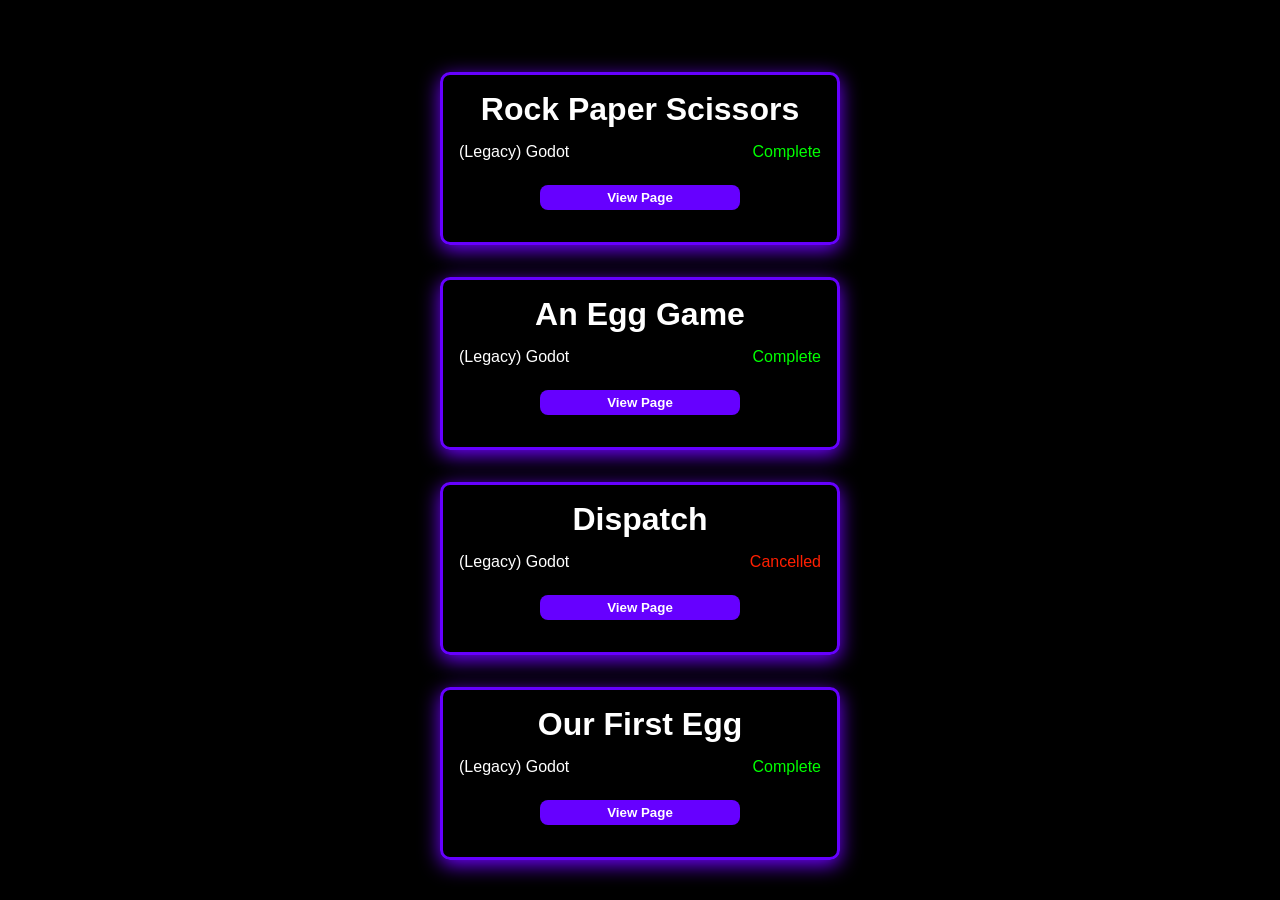
==== index.html @ 9547165b "Initial commit" ====
<!DOCTYPE html>
<html lang="en">
<head>
    <meta charset="UTF-8">
    <meta name="viewport" content="width=device-width, initial-scale=1.0">
    <title>The Website</title>
    <link rel="stylesheet" href="style.css">
</head>
<body>
    <div id="holder">
        <div class="section">
            <h1>Rock Paper Scissors</h1>
            <p><span>(Legacy) Godot</span><span style="color: rgb(1, 255, 1);">Complete</span></p>
            <button>View Page</button>
        </div>
        <div class="section">
            <h1>An Egg Game</h1>
            <p><span>(Legacy) Godot</span><span style="color: rgb(1, 255, 1);">Complete</span></p>
            <button>View Page</button>
        </div>
        <div class="section">
            <h1>Dispatch</h1>
            <p><span>(Legacy) Godot</span><span style="color: rgb(255, 31, 1);">Cancelled</span></p>
            <button>View Page</button>
        </div>
        <div class="section">
            <h1>Our First Egg</h1>
            <p><span>(Legacy) Godot</span><span style="color: rgb(1, 255, 1);">Complete</span></p>
            <button>View Page</button>
        </div>
    </div>
</body>
</html>
---- style.css ----
*{
    margin: 0;
    padding: 0;
    box-sizing: border-box;
}

body{
    background-color: #000000;
    display: flex;
    justify-content: center;
    align-items: center;
    min-height: 100vh;
    padding: 1rem;
    font-family: sans-serif;
}

#holder{
    color: white;
    text-align: center;
}

.section{
    border: 3px solid #6600ff;
    border-radius: 10px;
    padding: 1rem;
    box-shadow: 0 5px 20px rgb(111, 0, 255);
    margin-top: 2rem;
    width: 400px;
}

.section h1{
    margin-bottom: 15px;
}

.section p{
    display: flex;
    justify-content: space-between;
}

.section button{
    margin-top: 1.5rem;
    margin-bottom: 1rem;
    cursor: pointer;
    border: none;
    border-radius: 8px;
    font-weight: bold;
    color: white;
    transition: 0.1s ease;
    height: 25px;
    width: 200px;
    background-color: #6600ff;
}

.section button:hover {
    background-color: #4201a2;
    height: 28px;
    width: 240px;
}
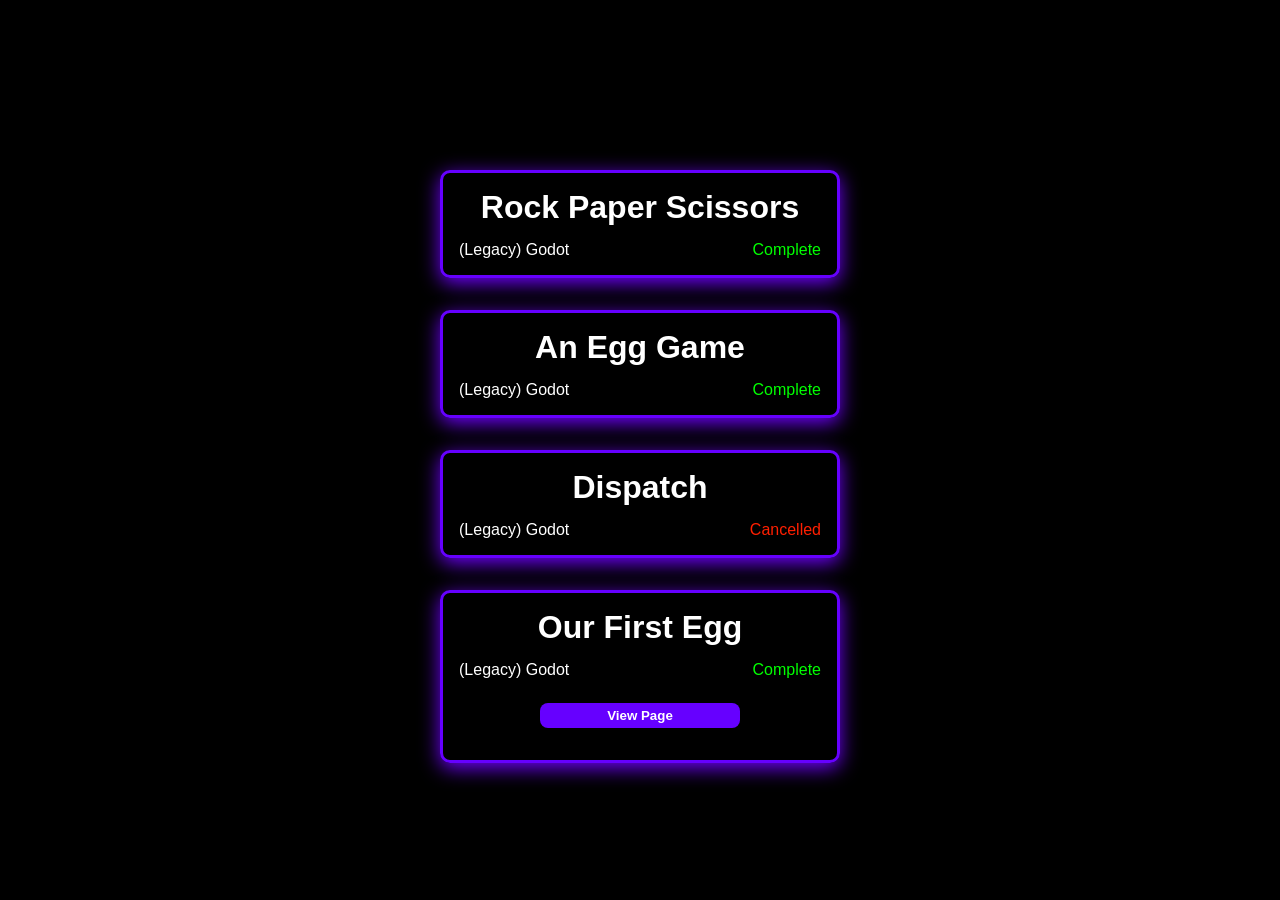
==== commit 24e5b97c: "Button Changes" ====
--- a/index.html
+++ b/index.html
@@ -4,29 +4,26 @@
     <meta charset="UTF-8">
     <meta name="viewport" content="width=device-width, initial-scale=1.0">
     <title>The Website</title>
-    <link rel="stylesheet" href="style.css">
+    <link rel="stylesheet" href="style-index.css">
 </head>
 <body>
     <div id="holder">
         <div class="section">
             <h1>Rock Paper Scissors</h1>
             <p><span>(Legacy) Godot</span><span style="color: rgb(1, 255, 1);">Complete</span></p>
-            <button>View Page</button>
         </div>
         <div class="section">
             <h1>An Egg Game</h1>
             <p><span>(Legacy) Godot</span><span style="color: rgb(1, 255, 1);">Complete</span></p>
-            <button>View Page</button>
         </div>
         <div class="section">
             <h1>Dispatch</h1>
             <p><span>(Legacy) Godot</span><span style="color: rgb(255, 31, 1);">Cancelled</span></p>
-            <button>View Page</button>
         </div>
         <div class="section">
             <h1>Our First Egg</h1>
             <p><span>(Legacy) Godot</span><span style="color: rgb(1, 255, 1);">Complete</span></p>
-            <button>View Page</button>
+            <a href="pages/project-4.html"><button>View Page</button></a>
         </div>
     </div>
 </body>
--- a/style-index.css
+++ b/style-index.css
@@ -0,0 +1,58 @@
+*{
+    margin: 0;
+    padding: 0;
+    box-sizing: border-box;
+}
+
+body{
+    background-color: #000000;
+    display: flex;
+    justify-content: center;
+    align-items: center;
+    min-height: 100vh;
+    padding: 1rem;
+    font-family: sans-serif;
+}
+
+#holder{
+    color: white;
+    text-align: center;
+}
+
+.section{
+    border: 3px solid #6600ff;
+    border-radius: 10px;
+    padding: 1rem;
+    box-shadow: 0 5px 20px rgb(111, 0, 255);
+    margin-top: 2rem;
+    width: 400px;
+}
+
+.section h1{
+    margin-bottom: 15px;
+}
+
+.section p{
+    display: flex;
+    justify-content: space-between;
+}
+
+.section button{
+    margin-top: 1.5rem;
+    margin-bottom: 1rem;
+    cursor: pointer;
+    border: none;
+    border-radius: 8px;
+    font-weight: bold;
+    color: white;
+    transition: 0.1s ease;
+    height: 25px;
+    width: 200px;
+    background-color: #6600ff;
+}
+
+.section button:hover {
+    background-color: #4201a2;
+    height: 28px;
+    width: 240px;
+}
